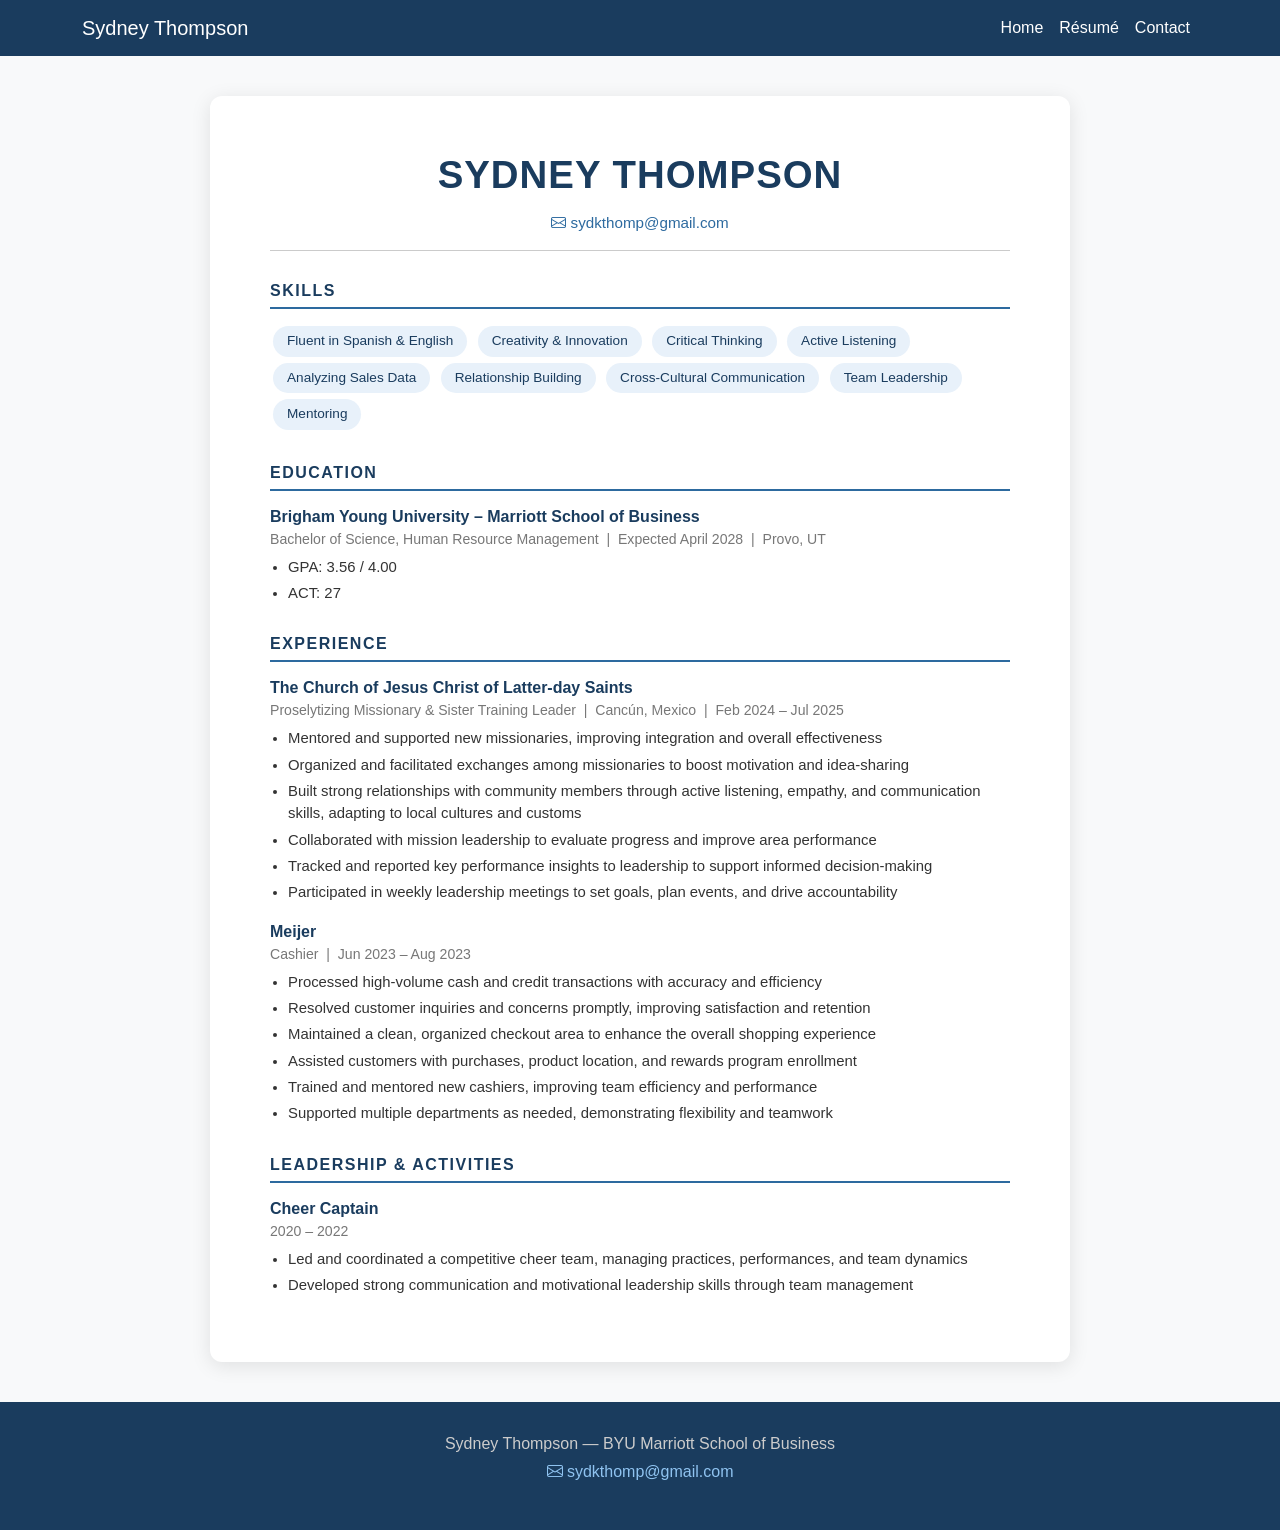
==== resume.html @ cfc980b5 "Rename Resume.html to resume.html" ====
<!DOCTYPE html>
<html lang="en">
<head>
  <meta charset="UTF-8"/>
  <meta name="viewport" content="width=device-width, initial-scale=1.0"/>
  <title>Résumé – Sydney Thompson</title>
  <link href="https://cdn.jsdelivr.net/npm/bootstrap@5.3.0/dist/css/bootstrap.min.css" rel="stylesheet"/>
  <link href="https://cdn.jsdelivr.net/npm/bootstrap-icons@1.10.5/font/bootstrap-icons.css" rel="stylesheet"/>
  <style>
    body { font-family: 'Segoe UI', sans-serif; color: #333; background: #f8f9fa; }
    .navbar { background-color: #1a3c5e !important; }
    .navbar-brand, .nav-link { color: white !important; font-weight: 500; }
    .resume-wrapper { background: white; max-width: 860px; margin: 40px auto; padding: 50px 60px; box-shadow: 0 4px 20px rgba(0,0,0,0.1); border-radius: 12px; }
    .resume-name { font-size: 2.4rem; font-weight: 800; color: #1a3c5e; letter-spacing: 1px; }
    .resume-contact { color: #555; font-size: 0.95rem; }
    .resume-contact a { color: #2d6a9f; text-decoration: none; }
    .section-header { color: #1a3c5e; font-weight: 700; font-size: 1rem; text-transform: uppercase; letter-spacing: 1.5px; border-bottom: 2px solid #2d6a9f; padding-bottom: 4px; margin: 28px 0 14px; }
    .job-title { font-weight: 700; font-size: 1rem; color: #1a3c5e; margin-bottom: 0; }
    .job-meta { color: #777; font-size: 0.88rem; margin-bottom: 6px; }
    .resume-ul { padding-left: 18px; font-size: 0.93rem; }
    .resume-ul li { margin-bottom: 4px; }
    .skill-badge { background: #e8f1fa; color: #1a3c5e; border-radius: 20px; padding: 5px 14px; font-size: 0.85rem; display: inline-block; margin: 3px; }
    footer { background-color: #1a3c5e; color: #ccc; padding: 30px 0; text-align: center; margin-top: 40px; }
    footer a { color: #8fc3f0; text-decoration: none; }
    @media print { .navbar, footer { display: none; } .resume-wrapper { box-shadow: none; margin: 0; padding: 30px; } }
  </style>
</head>
<body>
 
<nav class="navbar navbar-expand-lg">
  <div class="container">
    <a class="navbar-brand" href="index.html">Sydney Thompson</a>
    <button class="navbar-toggler" type="button" data-bs-toggle="collapse" data-bs-target="#navMenu">
      <span class="navbar-toggler-icon" style="filter:invert(1);"></span>
    </button>
    <div class="collapse navbar-collapse" id="navMenu">
      <ul class="navbar-nav ms-auto">
        <li class="nav-item"><a class="nav-link" href="index.html">Home</a></li>
        <li class="nav-item"><a class="nav-link" href="resume.html">Résumé</a></li>
        <li class="nav-item"><a class="nav-link" href="contact.html">Contact</a></li>
      </ul>
    </div>
  </div>
</nav>
 
<div class="resume-wrapper">
 
  <!-- Header -->
  <div class="text-center mb-3">
    <div class="resume-name">SYDNEY THOMPSON</div>
    <div class="resume-contact mt-2">
      <a href="mailto:sydkthomp@gmail.com"><i class="bi bi-envelope"></i> sydkthomp@gmail.com</a>
    </div>
  </div>
 
  <hr/>
 
  <!-- Skills -->
  <div class="section-header">Skills</div>
  <div>
    <span class="skill-badge">Fluent in Spanish &amp; English</span>
    <span class="skill-badge">Creativity &amp; Innovation</span>
    <span class="skill-badge">Critical Thinking</span>
    <span class="skill-badge">Active Listening</span>
    <span class="skill-badge">Analyzing Sales Data</span>
    <span class="skill-badge">Relationship Building</span>
    <span class="skill-badge">Cross-Cultural Communication</span>
    <span class="skill-badge">Team Leadership</span>
    <span class="skill-badge">Mentoring</span>
  </div>
 
  <!-- Education -->
  <div class="section-header">Education</div>
  <p class="job-title">Brigham Young University – Marriott School of Business</p>
  <p class="job-meta">Bachelor of Science, Human Resource Management &nbsp;|&nbsp; Expected April 2028 &nbsp;|&nbsp; Provo, UT</p>
  <ul class="resume-ul">
    <li>GPA: 3.56 / 4.00</li>
    <li>ACT: 27</li>
  </ul>
 
  <!-- Experience -->
  <div class="section-header">Experience</div>
 
  <p class="job-title">The Church of Jesus Christ of Latter-day Saints</p>
  <p class="job-meta">Proselytizing Missionary &amp; Sister Training Leader &nbsp;|&nbsp; Cancún, Mexico &nbsp;|&nbsp; Feb 2024 – Jul 2025</p>
  <ul class="resume-ul">
    <li>Mentored and supported new missionaries, improving integration and overall effectiveness</li>
    <li>Organized and facilitated exchanges among missionaries to boost motivation and idea-sharing</li>
    <li>Built strong relationships with community members through active listening, empathy, and communication skills, adapting to local cultures and customs</li>
    <li>Collaborated with mission leadership to evaluate progress and improve area performance</li>
    <li>Tracked and reported key performance insights to leadership to support informed decision-making</li>
    <li>Participated in weekly leadership meetings to set goals, plan events, and drive accountability</li>
  </ul>
 
  <p class="job-title mt-3">Meijer</p>
  <p class="job-meta">Cashier &nbsp;|&nbsp; Jun 2023 – Aug 2023</p>
  <ul class="resume-ul">
    <li>Processed high-volume cash and credit transactions with accuracy and efficiency</li>
    <li>Resolved customer inquiries and concerns promptly, improving satisfaction and retention</li>
    <li>Maintained a clean, organized checkout area to enhance the overall shopping experience</li>
    <li>Assisted customers with purchases, product location, and rewards program enrollment</li>
    <li>Trained and mentored new cashiers, improving team efficiency and performance</li>
    <li>Supported multiple departments as needed, demonstrating flexibility and teamwork</li>
  </ul>
 
  <!-- Leadership & Activities -->
  <div class="section-header">Leadership &amp; Activities</div>
  <p class="job-title">Cheer Captain</p>
  <p class="job-meta">2020 – 2022</p>
  <ul class="resume-ul">
    <li>Led and coordinated a competitive cheer team, managing practices, performances, and team dynamics</li>
    <li>Developed strong communication and motivational leadership skills through team management</li>
  </ul>
 
</div>
 
<footer>
  <p class="mb-1">Sydney Thompson &mdash; BYU Marriott School of Business</p>
  <p><a href="mailto:sydkthomp@gmail.com"><i class="bi bi-envelope"></i> sydkthomp@gmail.com</a></p>
</footer>
 
<script src="https://cdn.jsdelivr.net/npm/bootstrap@5.3.0/dist/js/bootstrap.bundle.min.js"></script>
</body>
</html>
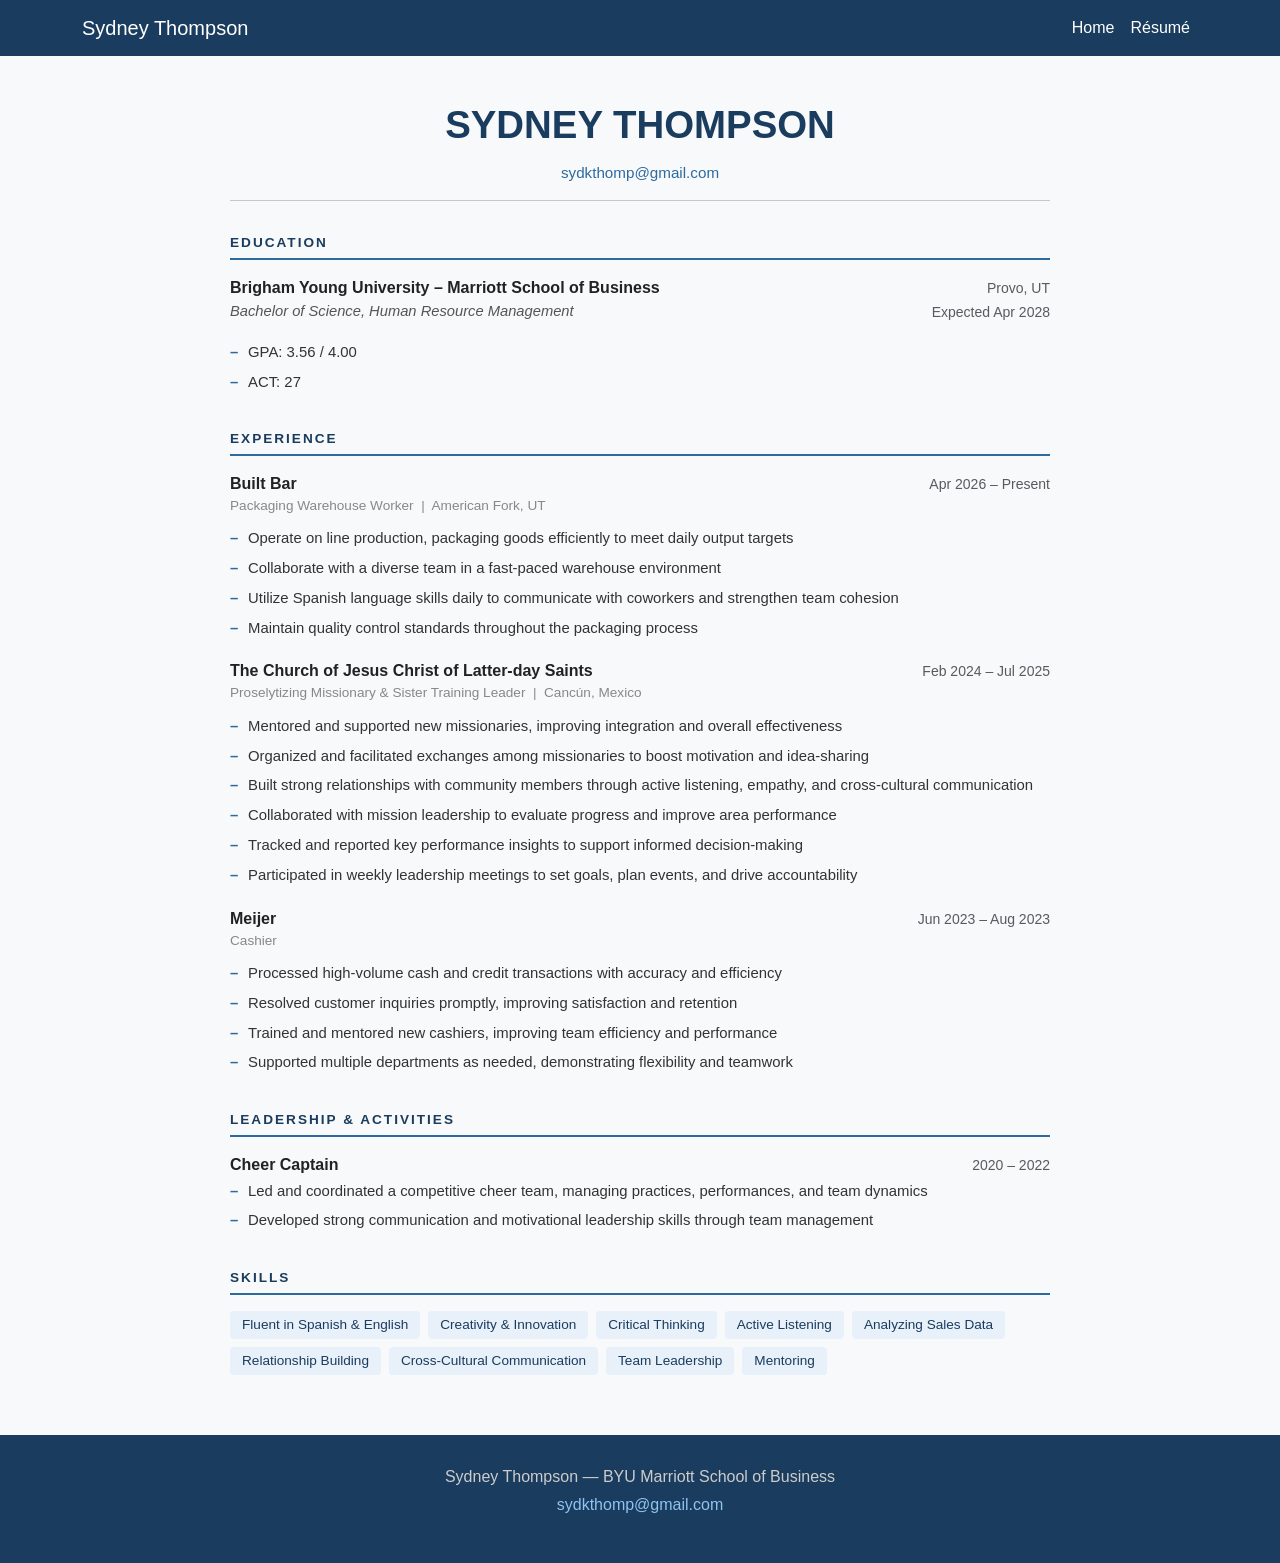
==== commit 9ca7a9bc: "Update resume.html" ====
--- a/resume.html
+++ b/resume.html
@@ -5,24 +5,35 @@
   <meta name="viewport" content="width=device-width, initial-scale=1.0"/>
   <title>Résumé – Sydney Thompson</title>
   <link href="https://cdn.jsdelivr.net/npm/bootstrap@5.3.0/dist/css/bootstrap.min.css" rel="stylesheet"/>
-  <link href="https://cdn.jsdelivr.net/npm/bootstrap-icons@1.10.5/font/bootstrap-icons.css" rel="stylesheet"/>
+  <link href="https://cdnjs.cloudflare.com/ajax/libs/font-awesome/6.4.0/css/all.min.css" rel="stylesheet"/>
   <style>
-    body { font-family: 'Segoe UI', sans-serif; color: #333; background: #f8f9fa; }
+    body { font-family: 'Segoe UI', sans-serif; background: #f8f9fa; color: #333; }
     .navbar { background-color: #1a3c5e !important; }
     .navbar-brand, .nav-link { color: white !important; font-weight: 500; }
-    .resume-wrapper { background: white; max-width: 860px; margin: 40px auto; padding: 50px 60px; box-shadow: 0 4px 20px rgba(0,0,0,0.1); border-radius: 12px; }
-    .resume-name { font-size: 2.4rem; font-weight: 800; color: #1a3c5e; letter-spacing: 1px; }
+    .page { max-width: 860px; margin: 40px auto 60px; padding: 0 20px; }
+    .resume-name { font-size: 2.4rem; font-weight: 800; color: #1a3c5e; }
     .resume-contact { color: #555; font-size: 0.95rem; }
     .resume-contact a { color: #2d6a9f; text-decoration: none; }
-    .section-header { color: #1a3c5e; font-weight: 700; font-size: 1rem; text-transform: uppercase; letter-spacing: 1.5px; border-bottom: 2px solid #2d6a9f; padding-bottom: 4px; margin: 28px 0 14px; }
-    .job-title { font-weight: 700; font-size: 1rem; color: #1a3c5e; margin-bottom: 0; }
-    .job-meta { color: #777; font-size: 0.88rem; margin-bottom: 6px; }
-    .resume-ul { padding-left: 18px; font-size: 0.93rem; }
-    .resume-ul li { margin-bottom: 4px; }
-    .skill-badge { background: #e8f1fa; color: #1a3c5e; border-radius: 20px; padding: 5px 14px; font-size: 0.85rem; display: inline-block; margin: 3px; }
-    footer { background-color: #1a3c5e; color: #ccc; padding: 30px 0; text-align: center; margin-top: 40px; }
+    .section-header {
+      color: #1a3c5e;
+      font-weight: 700;
+      font-size: 0.85rem;
+      text-transform: uppercase;
+      letter-spacing: 2px;
+      border-bottom: 2px solid #2d6a9f;
+      padding-bottom: 4px;
+      margin: 32px 0 16px;
+    }
+    .job-title { font-weight: 700; font-size: 1rem; color: #222; margin-bottom: 0; }
+    .job-meta { color: #888; font-size: 0.85rem; margin-bottom: 8px; }
+    .bullet-list { list-style: none; padding: 0; margin: 0 0 8px; }
+    .bullet-list li { padding: 3px 0 3px 18px; position: relative; font-size: 0.93rem; line-height: 1.6; }
+    .bullet-list li::before { content: "–"; position: absolute; left: 0; color: #2d6a9f; font-weight: 700; }
+    .skill-row { display: flex; flex-wrap: wrap; gap: 8px; }
+    .skill-tag { background: #e8f1fa; color: #1a3c5e; border-radius: 4px; padding: 4px 12px; font-size: 0.85rem; }
+    .edu-degree { font-style: italic; color: #555; font-size: 0.92rem; }
+    footer { background-color: #1a3c5e; color: #ccc; padding: 30px 0; text-align: center; }
     footer a { color: #8fc3f0; text-decoration: none; }
-    @media print { .navbar, footer { display: none; } .resume-wrapper { box-shadow: none; margin: 0; padding: 30px; } }
   </style>
 </head>
 <body>
@@ -37,43 +48,36 @@
       <ul class="navbar-nav ms-auto">
         <li class="nav-item"><a class="nav-link" href="index.html">Home</a></li>
         <li class="nav-item"><a class="nav-link" href="resume.html">Résumé</a></li>
-        <li class="nav-item"><a class="nav-link" href="contact.html">Contact</a></li>
       </ul>
     </div>
   </div>
 </nav>
  
-<div class="resume-wrapper">
+<div class="page">
  
-  <!-- Header -->
-  <div class="text-center mb-3">
+  <!-- Name & Contact -->
+  <div class="text-center mt-4 mb-2">
     <div class="resume-name">SYDNEY THOMPSON</div>
     <div class="resume-contact mt-2">
-      <a href="mailto:sydkthomp@gmail.com"><i class="bi bi-envelope"></i> sydkthomp@gmail.com</a>
+      <a href="mailto:sydkthomp@gmail.com">sydkthomp@gmail.com</a>
     </div>
   </div>
  
   <hr/>
  
-  <!-- Skills -->
-  <div class="section-header">Skills</div>
-  <div>
-    <span class="skill-badge">Fluent in Spanish &amp; English</span>
-    <span class="skill-badge">Creativity &amp; Innovation</span>
-    <span class="skill-badge">Critical Thinking</span>
-    <span class="skill-badge">Active Listening</span>
-    <span class="skill-badge">Analyzing Sales Data</span>
-    <span class="skill-badge">Relationship Building</span>
-    <span class="skill-badge">Cross-Cultural Communication</span>
-    <span class="skill-badge">Team Leadership</span>
-    <span class="skill-badge">Mentoring</span>
-  </div>
- 
   <!-- Education -->
   <div class="section-header">Education</div>
-  <p class="job-title">Brigham Young University – Marriott School of Business</p>
-  <p class="job-meta">Bachelor of Science, Human Resource Management &nbsp;|&nbsp; Expected April 2028 &nbsp;|&nbsp; Provo, UT</p>
-  <ul class="resume-ul">
+  <div class="d-flex justify-content-between align-items-start">
+    <div>
+      <p class="job-title">Brigham Young University – Marriott School of Business</p>
+      <p class="edu-degree">Bachelor of Science, Human Resource Management</p>
+    </div>
+    <div class="text-end" style="white-space:nowrap;">
+      <small class="text-muted">Provo, UT</small><br/>
+      <small class="text-muted">Expected Apr 2028</small>
+    </div>
+  </div>
+  <ul class="bullet-list">
     <li>GPA: 3.56 / 4.00</li>
     <li>ACT: 27</li>
   </ul>
@@ -81,42 +85,93 @@
   <!-- Experience -->
   <div class="section-header">Experience</div>
  
-  <p class="job-title">The Church of Jesus Christ of Latter-day Saints</p>
-  <p class="job-meta">Proselytizing Missionary &amp; Sister Training Leader &nbsp;|&nbsp; Cancún, Mexico &nbsp;|&nbsp; Feb 2024 – Jul 2025</p>
-  <ul class="resume-ul">
+  <!-- Built Bar -->
+  <div class="d-flex justify-content-between align-items-start mt-2">
+    <div>
+      <p class="job-title">Built Bar</p>
+      <p class="job-meta">Packaging Warehouse Worker &nbsp;|&nbsp; American Fork, UT</p>
+    </div>
+    <div class="text-end">
+      <small class="text-muted">Apr 2026 – Present</small>
+    </div>
+  </div>
+  <ul class="bullet-list">
+    <li>Operate on line production, packaging goods efficiently to meet daily output targets</li>
+    <li>Collaborate with a diverse team in a fast-paced warehouse environment</li>
+    <li>Utilize Spanish language skills daily to communicate with coworkers and strengthen team cohesion</li>
+    <li>Maintain quality control standards throughout the packaging process</li>
+  </ul>
+ 
+  <!-- Mission -->
+  <div class="d-flex justify-content-between align-items-start mt-3">
+    <div>
+      <p class="job-title">The Church of Jesus Christ of Latter-day Saints</p>
+      <p class="job-meta">Proselytizing Missionary &amp; Sister Training Leader &nbsp;|&nbsp; Cancún, Mexico</p>
+    </div>
+    <div class="text-end">
+      <small class="text-muted">Feb 2024 – Jul 2025</small>
+    </div>
+  </div>
+  <ul class="bullet-list">
     <li>Mentored and supported new missionaries, improving integration and overall effectiveness</li>
     <li>Organized and facilitated exchanges among missionaries to boost motivation and idea-sharing</li>
-    <li>Built strong relationships with community members through active listening, empathy, and communication skills, adapting to local cultures and customs</li>
+    <li>Built strong relationships with community members through active listening, empathy, and cross-cultural communication</li>
     <li>Collaborated with mission leadership to evaluate progress and improve area performance</li>
-    <li>Tracked and reported key performance insights to leadership to support informed decision-making</li>
+    <li>Tracked and reported key performance insights to support informed decision-making</li>
     <li>Participated in weekly leadership meetings to set goals, plan events, and drive accountability</li>
   </ul>
  
-  <p class="job-title mt-3">Meijer</p>
-  <p class="job-meta">Cashier &nbsp;|&nbsp; Jun 2023 – Aug 2023</p>
-  <ul class="resume-ul">
+  <!-- Meijer -->
+  <div class="d-flex justify-content-between align-items-start mt-3">
+    <div>
+      <p class="job-title">Meijer</p>
+      <p class="job-meta">Cashier</p>
+    </div>
+    <div class="text-end">
+      <small class="text-muted">Jun 2023 – Aug 2023</small>
+    </div>
+  </div>
+  <ul class="bullet-list">
     <li>Processed high-volume cash and credit transactions with accuracy and efficiency</li>
-    <li>Resolved customer inquiries and concerns promptly, improving satisfaction and retention</li>
-    <li>Maintained a clean, organized checkout area to enhance the overall shopping experience</li>
-    <li>Assisted customers with purchases, product location, and rewards program enrollment</li>
+    <li>Resolved customer inquiries promptly, improving satisfaction and retention</li>
     <li>Trained and mentored new cashiers, improving team efficiency and performance</li>
     <li>Supported multiple departments as needed, demonstrating flexibility and teamwork</li>
   </ul>
  
-  <!-- Leadership & Activities -->
+  <!-- Leadership -->
   <div class="section-header">Leadership &amp; Activities</div>
-  <p class="job-title">Cheer Captain</p>
-  <p class="job-meta">2020 – 2022</p>
-  <ul class="resume-ul">
+  <div class="d-flex justify-content-between align-items-start mt-2">
+    <div>
+      <p class="job-title">Cheer Captain</p>
+    </div>
+    <div class="text-end">
+      <small class="text-muted">2020 – 2022</small>
+    </div>
+  </div>
+  <ul class="bullet-list">
     <li>Led and coordinated a competitive cheer team, managing practices, performances, and team dynamics</li>
     <li>Developed strong communication and motivational leadership skills through team management</li>
   </ul>
+ 
+  <!-- Skills -->
+  <div class="section-header">Skills</div>
+  <div class="skill-row">
+    <span class="skill-tag">Fluent in Spanish &amp; English</span>
+    <span class="skill-tag">Creativity &amp; Innovation</span>
+    <span class="skill-tag">Critical Thinking</span>
+    <span class="skill-tag">Active Listening</span>
+    <span class="skill-tag">Analyzing Sales Data</span>
+    <span class="skill-tag">Relationship Building</span>
+    <span class="skill-tag">Cross-Cultural Communication</span>
+    <span class="skill-tag">Team Leadership</span>
+    <span class="skill-tag">Mentoring</span>
+  </div>
  
 </div>
  
 <footer>
   <p class="mb-1">Sydney Thompson &mdash; BYU Marriott School of Business</p>
-  <p><a href="mailto:sydkthomp@gmail.com"><i class="bi bi-envelope"></i> sydkthomp@gmail.com</a></p>
+  <p><a href="mailto:sydkthomp@gmail.com">sydkthomp@gmail.com</a></p>
 </footer>
  
 <script src="https://cdn.jsdelivr.net/npm/bootstrap@5.3.0/dist/js/bootstrap.bundle.min.js"></script>
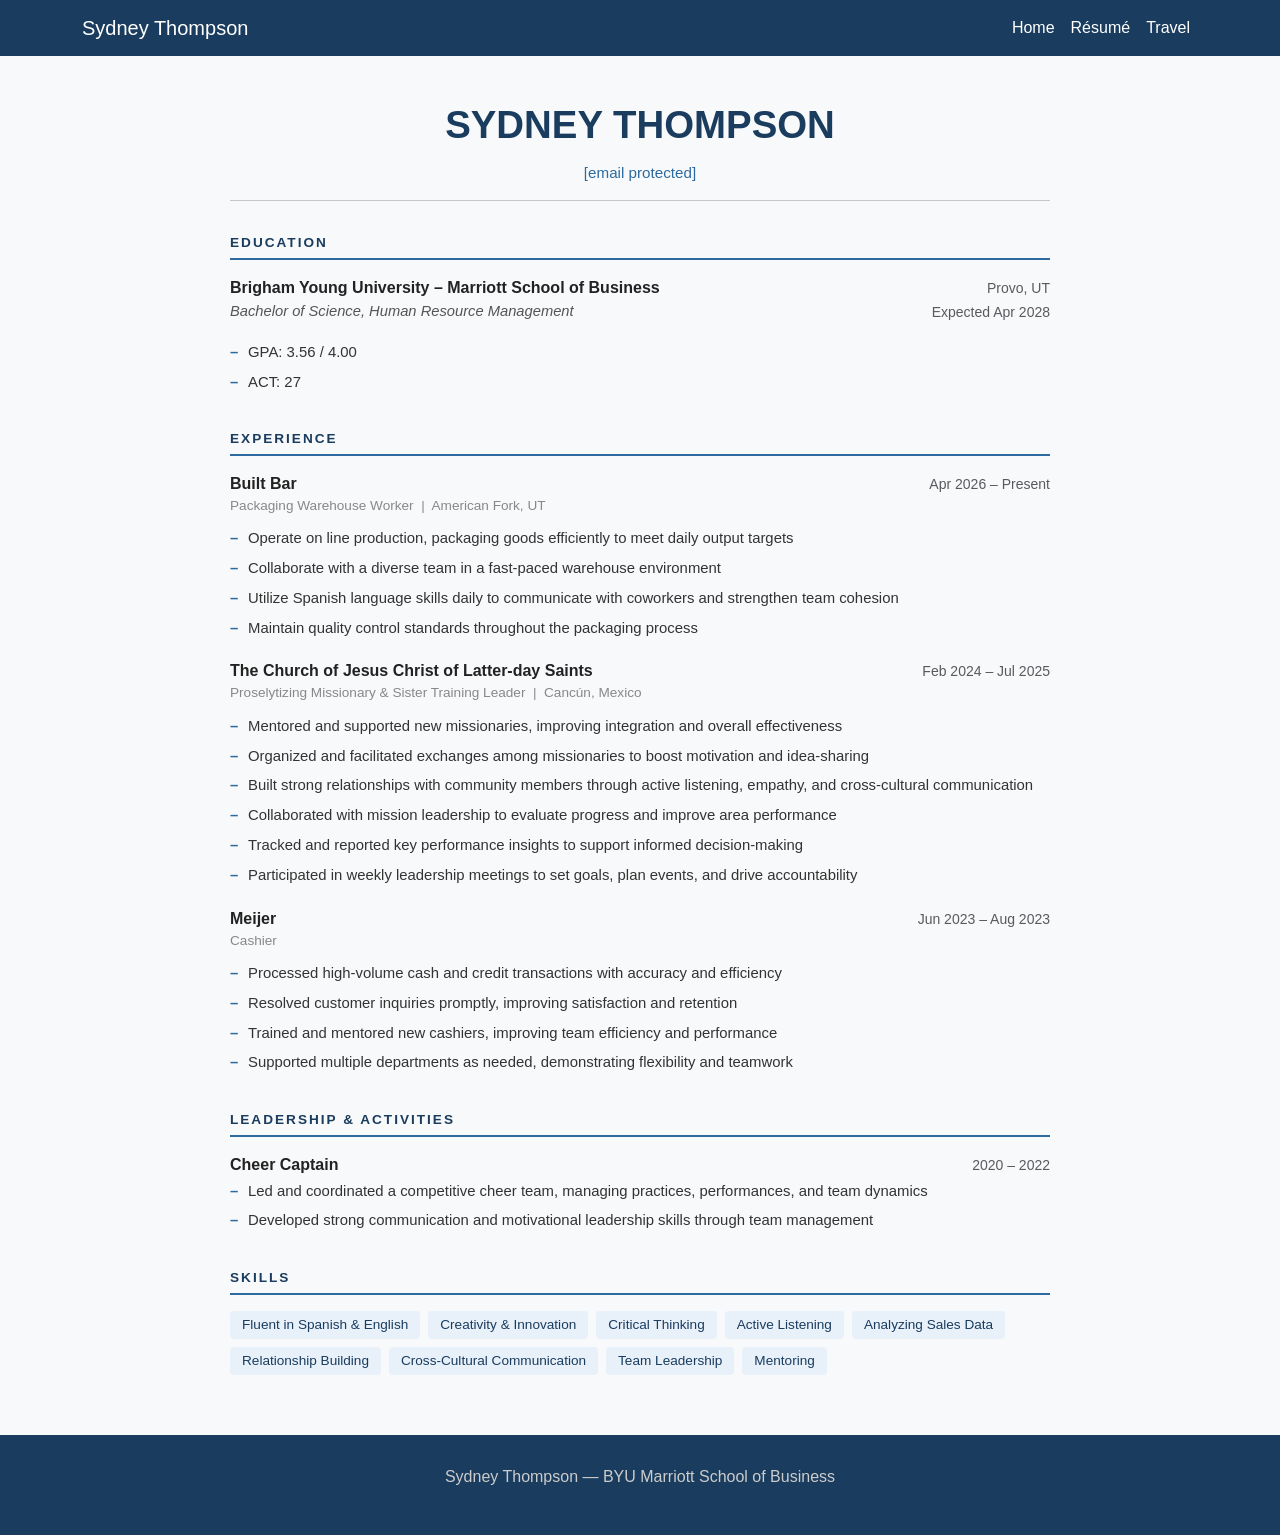
==== commit 24373843: "Update resume.html" ====
--- a/resume.html
+++ b/resume.html
@@ -48,6 +48,7 @@
       <ul class="navbar-nav ms-auto">
         <li class="nav-item"><a class="nav-link" href="index.html">Home</a></li>
         <li class="nav-item"><a class="nav-link" href="resume.html">Résumé</a></li>
+        <li class="nav-item"><a class="nav-link" href="travel.html">Travel</a></li>
       </ul>
     </div>
   </div>
@@ -59,7 +60,7 @@
   <div class="text-center mt-4 mb-2">
     <div class="resume-name">SYDNEY THOMPSON</div>
     <div class="resume-contact mt-2">
-      <a href="mailto:sydkthomp@gmail.com">sydkthomp@gmail.com</a>
+      <a href="/cdn-cgi/l/email-protection#ccbfb5a8a7b8a4a3a1bc8caba1ada5a0e2afa3a1"><span class="__cf_email__" data-cfemail="592a203d322d31363429193e34383035773a3634">[email&#160;protected]</span></a>
     </div>
   </div>
  
@@ -171,9 +172,4 @@
  
 <footer>
   <p class="mb-1">Sydney Thompson &mdash; BYU Marriott School of Business</p>
-  <p><a href="mailto:sydkthomp@gmail.com">sydkthomp@gmail.com</a></p>
-</footer>
- 
-<script src="https://cdn.jsdelivr.net/npm/bootstrap@5.3.0/dist/js/bootstrap.bundle.min.js"></script>
-</body>
-</html>
+  <p><a href="/cdn-cgi/l/email-protection#76050f121d021e191b063
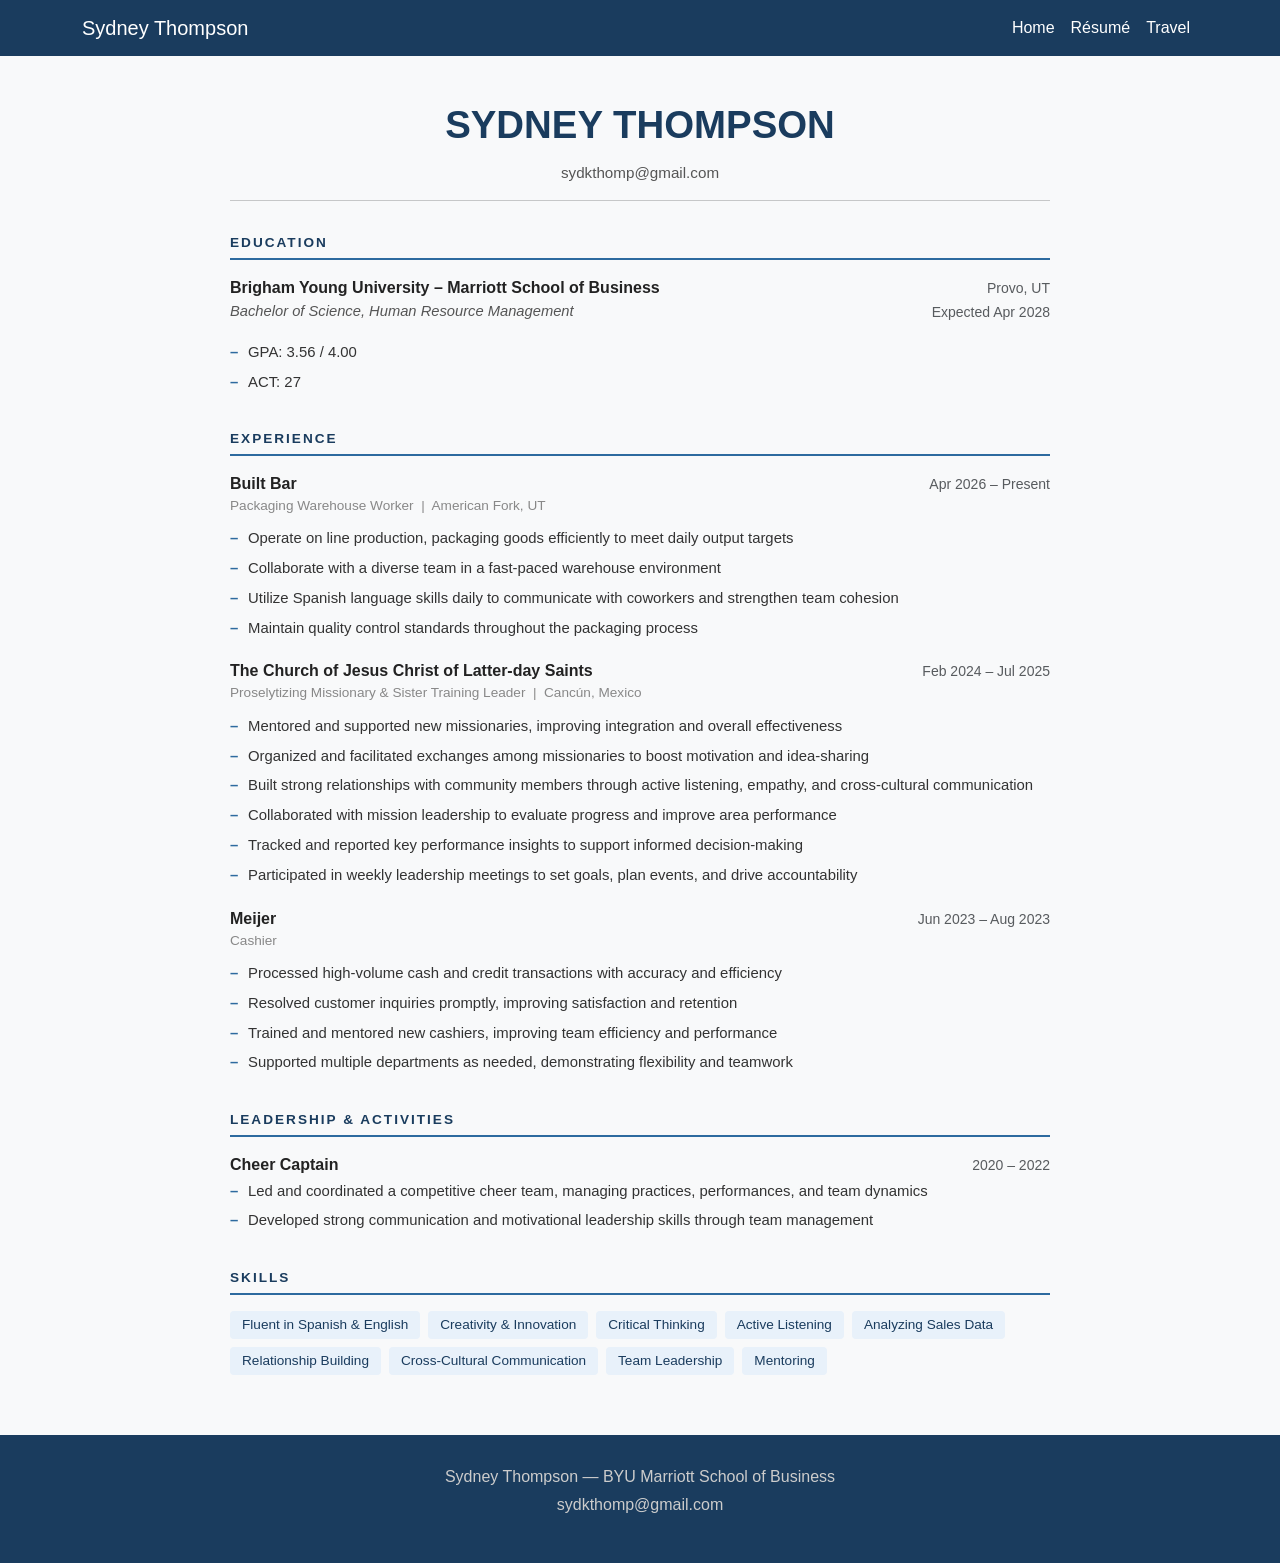
==== commit e49577cf: "Update resume.html" ====
--- a/resume.html
+++ b/resume.html
@@ -5,7 +5,6 @@
   <meta name="viewport" content="width=device-width, initial-scale=1.0"/>
   <title>Résumé – Sydney Thompson</title>
   <link href="https://cdn.jsdelivr.net/npm/bootstrap@5.3.0/dist/css/bootstrap.min.css" rel="stylesheet"/>
-  <link href="https://cdnjs.cloudflare.com/ajax/libs/font-awesome/6.4.0/css/all.min.css" rel="stylesheet"/>
   <style>
     body { font-family: 'Segoe UI', sans-serif; background: #f8f9fa; color: #333; }
     .navbar { background-color: #1a3c5e !important; }
@@ -13,7 +12,6 @@
     .page { max-width: 860px; margin: 40px auto 60px; padding: 0 20px; }
     .resume-name { font-size: 2.4rem; font-weight: 800; color: #1a3c5e; }
     .resume-contact { color: #555; font-size: 0.95rem; }
-    .resume-contact a { color: #2d6a9f; text-decoration: none; }
     .section-header {
       color: #1a3c5e;
       font-weight: 700;
@@ -33,7 +31,6 @@
     .skill-tag { background: #e8f1fa; color: #1a3c5e; border-radius: 4px; padding: 4px 12px; font-size: 0.85rem; }
     .edu-degree { font-style: italic; color: #555; font-size: 0.92rem; }
     footer { background-color: #1a3c5e; color: #ccc; padding: 30px 0; text-align: center; }
-    footer a { color: #8fc3f0; text-decoration: none; }
   </style>
 </head>
 <body>
@@ -56,12 +53,9 @@
  
 <div class="page">
  
-  <!-- Name & Contact -->
   <div class="text-center mt-4 mb-2">
     <div class="resume-name">SYDNEY THOMPSON</div>
-    <div class="resume-contact mt-2">
-      <a href="/cdn-cgi/l/email-protection#ccbfb5a8a7b8a4a3a1bc8caba1ada5a0e2afa3a1"><span class="__cf_email__" data-cfemail="592a203d322d31363429193e34383035773a3634">[email&#160;protected]</span></a>
-    </div>
+    <div class="resume-contact mt-2">sydkthomp&#64;gmail.com</div>
   </div>
  
   <hr/>
@@ -86,7 +80,6 @@
   <!-- Experience -->
   <div class="section-header">Experience</div>
  
-  <!-- Built Bar -->
   <div class="d-flex justify-content-between align-items-start mt-2">
     <div>
       <p class="job-title">Built Bar</p>
@@ -103,7 +96,6 @@
     <li>Maintain quality control standards throughout the packaging process</li>
   </ul>
  
-  <!-- Mission -->
   <div class="d-flex justify-content-between align-items-start mt-3">
     <div>
       <p class="job-title">The Church of Jesus Christ of Latter-day Saints</p>
@@ -122,7 +114,6 @@
     <li>Participated in weekly leadership meetings to set goals, plan events, and drive accountability</li>
   </ul>
  
-  <!-- Meijer -->
   <div class="d-flex justify-content-between align-items-start mt-3">
     <div>
       <p class="job-title">Meijer</p>
@@ -172,4 +163,9 @@
  
 <footer>
   <p class="mb-1">Sydney Thompson &mdash; BYU Marriott School of Business</p>
-  <p><a href="/cdn-cgi/l/email-protection#76050f121d021e191b063
+  <p>sydkthomp&#64;gmail.com</p>
+</footer>
+ 
+<script src="https://cdn.jsdelivr.net/npm/bootstrap@5.3.0/dist/js/bootstrap.bundle.min.js"></script>
+</body>
+</html>
